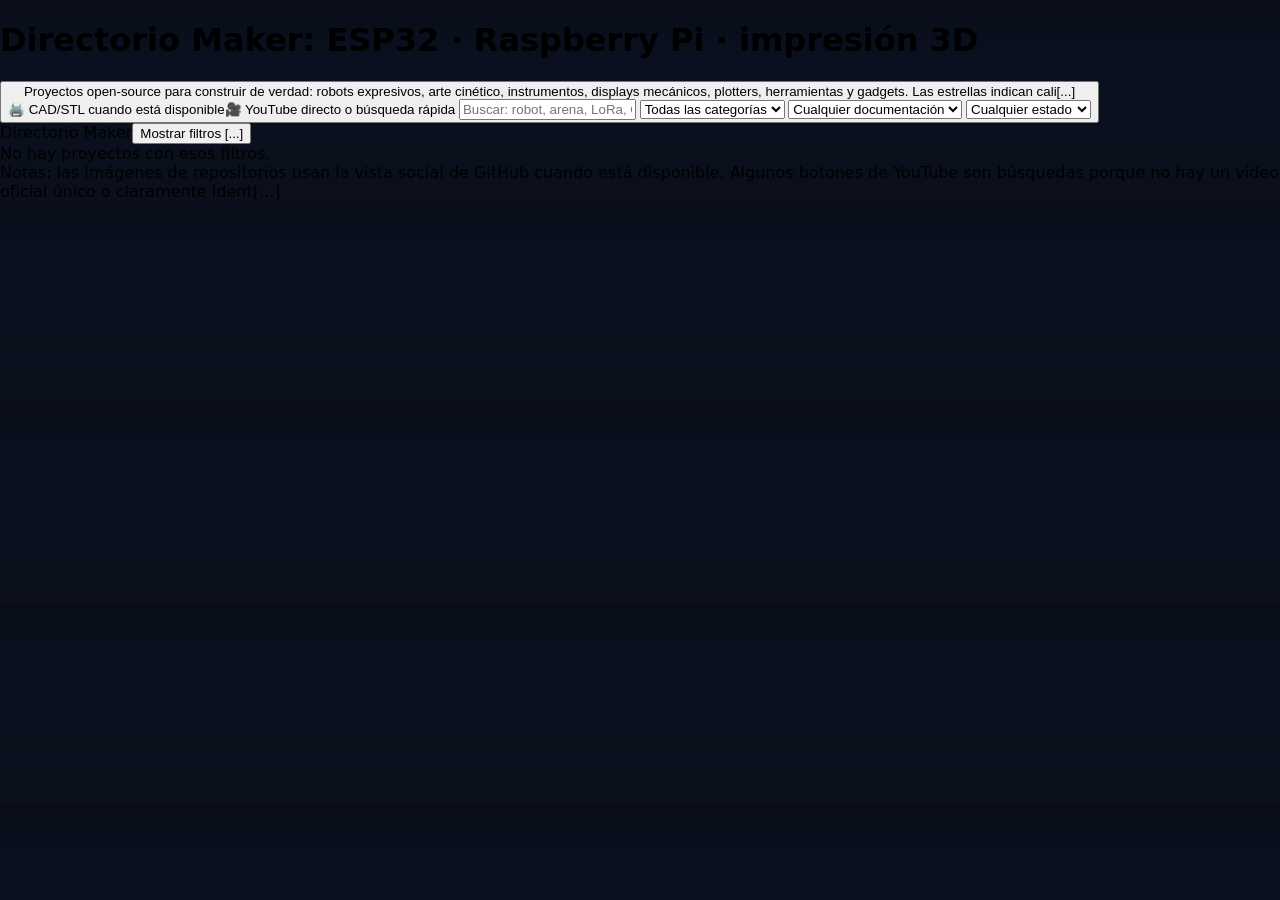
==== index.html @ b4758609 "Crear index.html del directorio de proyectos maker" ====
<!doctype html>
<html lang="es">
<head>
<meta charset="utf-8"/>
<meta name="viewport" content="width=device-width,initial-scale=1"/>
<title>Directorio Maker — ESP32 · Raspberry Pi · 3D</title>
<style>
:root{--bg:#0b1020;--panel:#111827;--panel2:#172033;--text:#eef2ff;--muted:#9ca3af;--accent:#7dd3fc;--border:#263349;--good:#86efac;--warn:#fde68a;--exp:#fca5a5}
*{box-sizing:border-box} body{margin:0;font-family:Inter,ui-sans-serif,system-ui,-apple-system,Segoe UI,Roboto,sans-serif;background:linear-gradient(180deg,#080d18,#0b1020 30%,#0a0f1b);color:var(--tex[...]
header{position:sticky;top:0;z-index:5;background:rgba(8,13,24,.92);backdrop-filter:blur(12px);border-bottom:1px solid var(--border)}
.headerbar{display:flex;align-items:flex-start;justify-content:space-between;gap:12px}.headertext{min-width:0}.toggleFilters{flex:0 0 auto;border:1px solid #334155;background:#182236;color:#e5e7eb;bor[...]
.wrap{max-width:1500px;margin:auto;padding:20px} h1{margin:0;font-size:clamp(24px,4vw,42px)} .subtitle{color:var(--muted);margin-top:8px;line-height:1.5}
.stats{display:flex;gap:10px;flex-wrap:wrap;margin-top:14px} .pill{border:1px solid var(--border);padding:7px 10px;border-radius:999px;color:#cbd5e1;background:#101827}
.controls{display:grid;grid-template-columns:minmax(220px,2fr) repeat(3,minmax(150px,1fr));gap:10px;margin-top:16px} input,select{width:100%;background:#101827;color:var(--text);border:1px solid #3341[...]
main{max-width:1500px;margin:auto;padding:18px 20px 50px} .grid{display:grid;grid-template-columns:repeat(auto-fill,minmax(290px,1fr));gap:16px}
.card{display:flex;flex-direction:column;overflow:hidden;background:rgba(17,24,39,.95);border:1px solid var(--border);border-radius:16px;min-height:100%;transition:.15s transform,.15s border-color} .c[...]
.thumb{aspect-ratio:16/9;background:#0f172a;overflow:hidden;border-bottom:1px solid var(--border)} .thumb img{width:100%;height:100%;object-fit:cover;display:block}
.content{padding:15px;display:flex;flex-direction:column;gap:10px;flex:1} .topline{display:flex;justify-content:space-between;gap:8px;align-items:flex-start} h2{font-size:19px;margin:0;line-height:1.2[...]
.desc{color:#cbd5e1;line-height:1.45;font-size:14px;min-height:60px} .meta{display:flex;flex-wrap:wrap;gap:6px} .tag{font-size:12px;background:#0b1220;border:1px solid #263349;color:#bac6d7;padding:4p[...]
.rating{color:#facc15;letter-spacing:1px} .status{font-size:12px;font-weight:650} .s-good{color:var(--good)} .s-mid{color:var(--warn)} .s-exp{color:var(--exp)}
.actions{display:flex;gap:8px;margin-top:auto;padding-top:4px} .btn{flex:1;text-align:center;text-decoration:none;color:#e5e7eb;background:#182236;border:1px solid #334155;padding:9px 10px;border-radi[...]
.empty{display:none;text-align:center;padding:60px 10px;color:var(--muted)} footer{max-width:1500px;margin:auto;padding:0 20px 30px;color:#64748b;font-size:13px;line-height:1.5}
@media(max-width:850px){.controls{grid-template-columns:1fr 1fr}} @media(max-width:520px){.controls{grid-template-columns:1fr} .wrap,main{padding-left:12px;padding-right:12px}.headerbar{align-items:ce[...]
</style>
</head>
<body>
<header id="siteHeader"><div class="wrap">
<div class="headerFull">
<div class="headerbar"><div class="headertext"><h1>Directorio Maker: ESP32 · Raspberry Pi · impresión 3D</h1></div><button id="toggleFilters" class="toggleFilters" type="button" aria-expanded="true[...]
<div class="subtitle">Proyectos open-source para construir de verdad: robots expresivos, arte cinético, instrumentos, displays mecánicos, plotters, herramientas y gadgets. Las estrellas indican cali[...]
<div class="stats"><span class="pill" id="count"></span><span class="pill">🖨️ CAD/STL cuando está disponible</span><span class="pill">🎥 YouTube directo o búsqueda rápida</span><span class="[...]
<div class="controls">
<input id="q" placeholder="Buscar: robot, arena, LoRa, OLED, plotter…"/>
<select id="cat"><option value="">Todas las categorías</option></select>
<select id="docs"><option value="0">Cualquier documentación</option><option value="5">Doc 5/5</option><option value="4">Doc ≥ 4/5</option><option value="3">Doc ≥ 3/5</option></select>
<select id="status"><option value="">Cualquier estado</option><option>Muy reproducible</option><option>Reproducible</option><option>Experimental</option></select>
</div></div>
<div class="collapsedSummary"><span class="miniTitle">Directorio Maker</span><span class="miniCount" id="miniCount"></span><button id="showFilters" class="toggleFilters" type="button">Mostrar filtros [...]
</div></header>
<main><div id="grid" class="grid"></div><div id="empty" class="empty">No hay proyectos con esos filtros.</div></main>
<footer>Notas: las imágenes de repositorios usan la vista social de GitHub cuando está disponible. Algunos botones de YouTube son búsquedas porque no hay un vídeo oficial único o claramente ident[...]
<script>
const projects=[{"name": "Sesame Robot", "category": "Robots", "platform": "ESP32", "description": "Mini cuadrúpedo expresivo con OLED, 8 servos, CAD/STL, wiring y firmware.", "url": "https://github.[...]
const $=s=>document.querySelector(s); const grid=$('#grid');
for(const c of categories){const o=document.createElement('option');o.textContent=c;o.value=c;$('#cat').appendChild(o)}
function cls(status){return status==='Muy reproducible'?'s-good':status==='Experimental'?'s-exp':'s-mid'}
function stars(n){return '★'.repeat(n)+'☆'.repeat(5-n)}
function render(){
 const q=$('#q').value.trim().toLowerCase(), cat=$('#cat').value, docs=+$('#docs').value, status=$('#status').value;
 const filtered=projects.filter(p=>(!q||[p.name,p.category,p.platform,p.description].join(' ').toLowerCase().includes(q))&&(!cat||p.category===cat)&&p.docs>=docs&&(!status||p.status===status));
 $('#count').textContent=filtered.length+' / '+projects.length+' proyectos'; $('#miniCount').textContent=filtered.length+' / '+projects.length; grid.innerHTML=''; $('#empty').style.display=filtered.le[...]
 for(const p of filtered){const card=document.createElement('article'); card.className='card';
 card.innerHTML=`<div class="thumb"><img loading="lazy" src="${p.image}" alt="Imagen representativa de ${p.name}" onerror="this.style.opacity=.15"></div><div class="content"><div class="topline"><h2>$[...]
}
for(const id of ['q','cat','docs','status']) $('#'+id).addEventListener(id==='q'?'input':'change',render);
const siteHeader=$('#siteHeader'), toggleFilters=$('#toggleFilters'), showFilters=$('#showFilters');
function setHeaderCollapsed(collapsed){siteHeader.classList.toggle('is-collapsed',collapsed);toggleFilters.setAttribute('aria-expanded',String(!collapsed));try{localStorage.setItem('makerHeaderCollaps[...]
toggleFilters.addEventListener('click',()=>setHeaderCollapsed(true));
showFilters.addEventListener('click',()=>setHeaderCollapsed(false));
let initialCollapsed=false; try{initialCollapsed=localStorage.getItem('makerHeaderCollapsed')==='1'}catch(e){}
if(window.matchMedia('(max-width: 520px)').matches && !localStorage.getItem('makerHeaderCollapsed')) initialCollapsed=true;
setHeaderCollapsed(initialCollapsed); render();
</script>
</body></html>
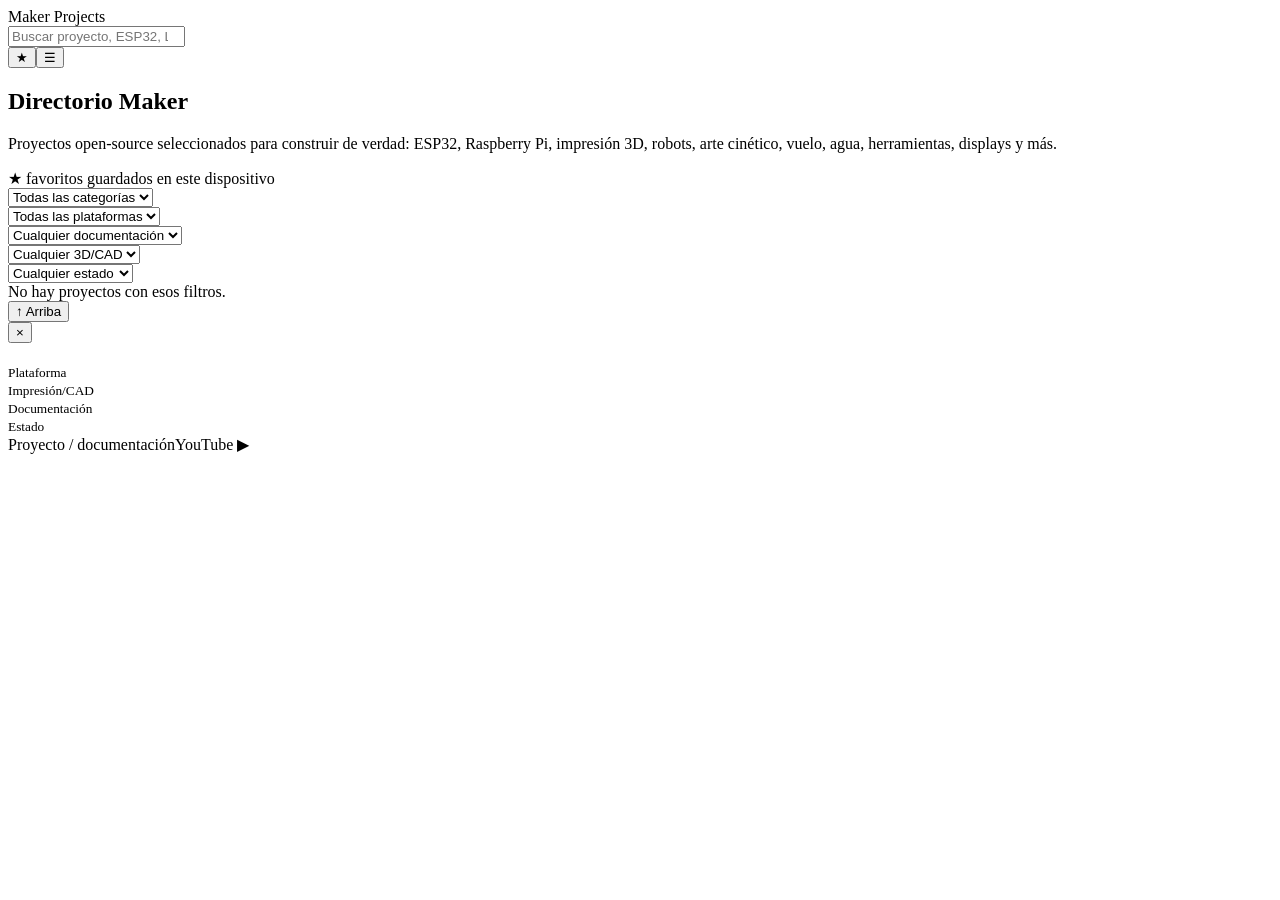
==== commit c8dba9c4: "Publish modular maker projects site" ====
--- a/index.html
+++ b/index.html
@@ -1,64 +1,31 @@
 <!doctype html>
 <html lang="es">
 <head>
-<meta charset="utf-8"/>
-<meta name="viewport" content="width=device-width,initial-scale=1"/>
-<title>Directorio Maker — ESP32 · Raspberry Pi · 3D</title>
-<style>
-:root{--bg:#0b1020;--panel:#111827;--panel2:#172033;--text:#eef2ff;--muted:#9ca3af;--accent:#7dd3fc;--border:#263349;--good:#86efac;--warn:#fde68a;--exp:#fca5a5}
-*{box-sizing:border-box} body{margin:0;font-family:Inter,ui-sans-serif,system-ui,-apple-system,Segoe UI,Roboto,sans-serif;background:linear-gradient(180deg,#080d18,#0b1020 30%,#0a0f1b);color:var(--tex[...]
-header{position:sticky;top:0;z-index:5;background:rgba(8,13,24,.92);backdrop-filter:blur(12px);border-bottom:1px solid var(--border)}
-.headerbar{display:flex;align-items:flex-start;justify-content:space-between;gap:12px}.headertext{min-width:0}.toggleFilters{flex:0 0 auto;border:1px solid #334155;background:#182236;color:#e5e7eb;bor[...]
-.wrap{max-width:1500px;margin:auto;padding:20px} h1{margin:0;font-size:clamp(24px,4vw,42px)} .subtitle{color:var(--muted);margin-top:8px;line-height:1.5}
-.stats{display:flex;gap:10px;flex-wrap:wrap;margin-top:14px} .pill{border:1px solid var(--border);padding:7px 10px;border-radius:999px;color:#cbd5e1;background:#101827}
-.controls{display:grid;grid-template-columns:minmax(220px,2fr) repeat(3,minmax(150px,1fr));gap:10px;margin-top:16px} input,select{width:100%;background:#101827;color:var(--text);border:1px solid #3341[...]
-main{max-width:1500px;margin:auto;padding:18px 20px 50px} .grid{display:grid;grid-template-columns:repeat(auto-fill,minmax(290px,1fr));gap:16px}
-.card{display:flex;flex-direction:column;overflow:hidden;background:rgba(17,24,39,.95);border:1px solid var(--border);border-radius:16px;min-height:100%;transition:.15s transform,.15s border-color} .c[...]
-.thumb{aspect-ratio:16/9;background:#0f172a;overflow:hidden;border-bottom:1px solid var(--border)} .thumb img{width:100%;height:100%;object-fit:cover;display:block}
-.content{padding:15px;display:flex;flex-direction:column;gap:10px;flex:1} .topline{display:flex;justify-content:space-between;gap:8px;align-items:flex-start} h2{font-size:19px;margin:0;line-height:1.2[...]
-.desc{color:#cbd5e1;line-height:1.45;font-size:14px;min-height:60px} .meta{display:flex;flex-wrap:wrap;gap:6px} .tag{font-size:12px;background:#0b1220;border:1px solid #263349;color:#bac6d7;padding:4p[...]
-.rating{color:#facc15;letter-spacing:1px} .status{font-size:12px;font-weight:650} .s-good{color:var(--good)} .s-mid{color:var(--warn)} .s-exp{color:var(--exp)}
-.actions{display:flex;gap:8px;margin-top:auto;padding-top:4px} .btn{flex:1;text-align:center;text-decoration:none;color:#e5e7eb;background:#182236;border:1px solid #334155;padding:9px 10px;border-radi[...]
-.empty{display:none;text-align:center;padding:60px 10px;color:var(--muted)} footer{max-width:1500px;margin:auto;padding:0 20px 30px;color:#64748b;font-size:13px;line-height:1.5}
-@media(max-width:850px){.controls{grid-template-columns:1fr 1fr}} @media(max-width:520px){.controls{grid-template-columns:1fr} .wrap,main{padding-left:12px;padding-right:12px}.headerbar{align-items:ce[...]
-</style>
+<meta charset="utf-8">
+<meta name="viewport" content="width=device-width,initial-scale=1,viewport-fit=cover">
+<meta name="theme-color" content="#0a0f1b">
+<title>Maker Projects — ESP32 · Raspberry Pi · 3D</title>
+<link rel="manifest" href="manifest.json">
+<link rel="stylesheet" href="styles.css">
 </head>
 <body>
-<header id="siteHeader"><div class="wrap">
-<div class="headerFull">
-<div class="headerbar"><div class="headertext"><h1>Directorio Maker: ESP32 · Raspberry Pi · impresión 3D</h1></div><button id="toggleFilters" class="toggleFilters" type="button" aria-expanded="true[...]
-<div class="subtitle">Proyectos open-source para construir de verdad: robots expresivos, arte cinético, instrumentos, displays mecánicos, plotters, herramientas y gadgets. Las estrellas indican cali[...]
-<div class="stats"><span class="pill" id="count"></span><span class="pill">🖨️ CAD/STL cuando está disponible</span><span class="pill">🎥 YouTube directo o búsqueda rápida</span><span class="[...]
-<div class="controls">
-<input id="q" placeholder="Buscar: robot, arena, LoRa, OLED, plotter…"/>
-<select id="cat"><option value="">Todas las categorías</option></select>
-<select id="docs"><option value="0">Cualquier documentación</option><option value="5">Doc 5/5</option><option value="4">Doc ≥ 4/5</option><option value="3">Doc ≥ 3/5</option></select>
-<select id="status"><option value="">Cualquier estado</option><option>Muy reproducible</option><option>Reproducible</option><option>Experimental</option></select>
-</div></div>
-<div class="collapsedSummary"><span class="miniTitle">Directorio Maker</span><span class="miniCount" id="miniCount"></span><button id="showFilters" class="toggleFilters" type="button">Mostrar filtros [...]
-</div></header>
-<main><div id="grid" class="grid"></div><div id="empty" class="empty">No hay proyectos con esos filtros.</div></main>
-<footer>Notas: las imágenes de repositorios usan la vista social de GitHub cuando está disponible. Algunos botones de YouTube son búsquedas porque no hay un vídeo oficial único o claramente ident[...]
-<script>
-const projects=[{"name": "Sesame Robot", "category": "Robots", "platform": "ESP32", "description": "Mini cuadrúpedo expresivo con OLED, 8 servos, CAD/STL, wiring y firmware.", "url": "https://github.[...]
-const $=s=>document.querySelector(s); const grid=$('#grid');
-for(const c of categories){const o=document.createElement('option');o.textContent=c;o.value=c;$('#cat').appendChild(o)}
-function cls(status){return status==='Muy reproducible'?'s-good':status==='Experimental'?'s-exp':'s-mid'}
-function stars(n){return '★'.repeat(n)+'☆'.repeat(5-n)}
-function render(){
- const q=$('#q').value.trim().toLowerCase(), cat=$('#cat').value, docs=+$('#docs').value, status=$('#status').value;
- const filtered=projects.filter(p=>(!q||[p.name,p.category,p.platform,p.description].join(' ').toLowerCase().includes(q))&&(!cat||p.category===cat)&&p.docs>=docs&&(!status||p.status===status));
- $('#count').textContent=filtered.length+' / '+projects.length+' proyectos'; $('#miniCount').textContent=filtered.length+' / '+projects.length; grid.innerHTML=''; $('#empty').style.display=filtered.le[...]
- for(const p of filtered){const card=document.createElement('article'); card.className='card';
- card.innerHTML=`<div class="thumb"><img loading="lazy" src="${p.image}" alt="Imagen representativa de ${p.name}" onerror="this.style.opacity=.15"></div><div class="content"><div class="topline"><h2>$[...]
-}
-for(const id of ['q','cat','docs','status']) $('#'+id).addEventListener(id==='q'?'input':'change',render);
-const siteHeader=$('#siteHeader'), toggleFilters=$('#toggleFilters'), showFilters=$('#showFilters');
-function setHeaderCollapsed(collapsed){siteHeader.classList.toggle('is-collapsed',collapsed);toggleFilters.setAttribute('aria-expanded',String(!collapsed));try{localStorage.setItem('makerHeaderCollaps[...]
-toggleFilters.addEventListener('click',()=>setHeaderCollapsed(true));
-showFilters.addEventListener('click',()=>setHeaderCollapsed(false));
-let initialCollapsed=false; try{initialCollapsed=localStorage.getItem('makerHeaderCollapsed')==='1'}catch(e){}
-if(window.matchMedia('(max-width: 520px)').matches && !localStorage.getItem('makerHeaderCollapsed')) initialCollapsed=true;
-setHeaderCollapsed(initialCollapsed); render();
-</script>
-</body></html>+<header class="top"><div class="bar"><div class="brand">Maker <span>Projects</span></div><div class="search"><input id="q" type="search" placeholder="Buscar proyecto, ESP32, LoRa, robot…" autocomplete="off"></div><button id="favOnly" class="iconbtn" title="Solo favoritos">★</button><button id="toggleFilters" class="iconbtn" title="Filtros">☰</button></div></header>
+<section class="hero"><h1>Directorio Maker</h1><p>Proyectos open-source seleccionados para construir de verdad: ESP32, Raspberry Pi, impresión 3D, robots, arte cinético, vuelo, agua, herramientas, displays y más.</p><div class="stats"><span class="stat" id="totalStat"></span><span class="stat" id="shownStat"></span><span class="stat">★ favoritos guardados en este dispositivo</span></div></section>
+<section id="filters" class="filters">
+<div><select id="cat"><option value="">Todas las categorías</option></select></div>
+<div><select id="platform"><option value="">Todas las plataformas</option></select></div>
+<div><select id="docs"><option value="0">Cualquier documentación</option><option value="3">Docs ≥ ★★★</option><option value="4">Docs ≥ ★★★★</option><option value="5">Docs ★★★★★</option></select></div>
+<div><select id="print"><option value="">Cualquier 3D/CAD</option><option value="yes">Con 3D/CAD</option></select></div>
+<div><select id="status"><option value="">Cualquier estado</option><option>Muy reproducible</option><option>Reproducible</option><option>Experimental</option></select></div>
+</section>
+<div class="chips" id="chips"></div>
+<main class="main"><div id="grid" class="grid"></div><div id="empty" class="empty">No hay proyectos con esos filtros.</div></main>
+<button class="fab" id="topBtn" type="button">↑ Arriba</button>
+<div class="overlay" id="overlay" role="dialog" aria-modal="true"><article class="modal"><div class="modalhero"><img id="mImg" alt=""><button class="close" id="closeModal" aria-label="Cerrar">×</button></div><div class="modalbody"><h2 id="mTitle"></h2><p id="mDesc"></p><div class="modalgrid"><div class="info"><small>Plataforma</small><strong id="mPlatform"></strong></div><div class="info"><small>Impresión/CAD</small><strong id="mPrint"></strong></div><div class="info"><small>Documentación</small><strong id="mDocs"></strong></div><div class="info"><small>Estado</small><strong id="mStatus"></strong></div></div><div class="modalactions"><a id="mProject" target="_blank" rel="noopener">Proyecto / documentación</a><a id="mVideo" target="_blank" rel="noopener">YouTube ▶</a></div></div></article></div>
+<script src="projects-1.js"></script>
+<script src="projects-2.js"></script>
+<script src="projects-3.js"></script>
+<script src="projects-4.js"></script>
+<script src="projects-5.js"></script>
+<script src="app.js"></script>
+</body></html>
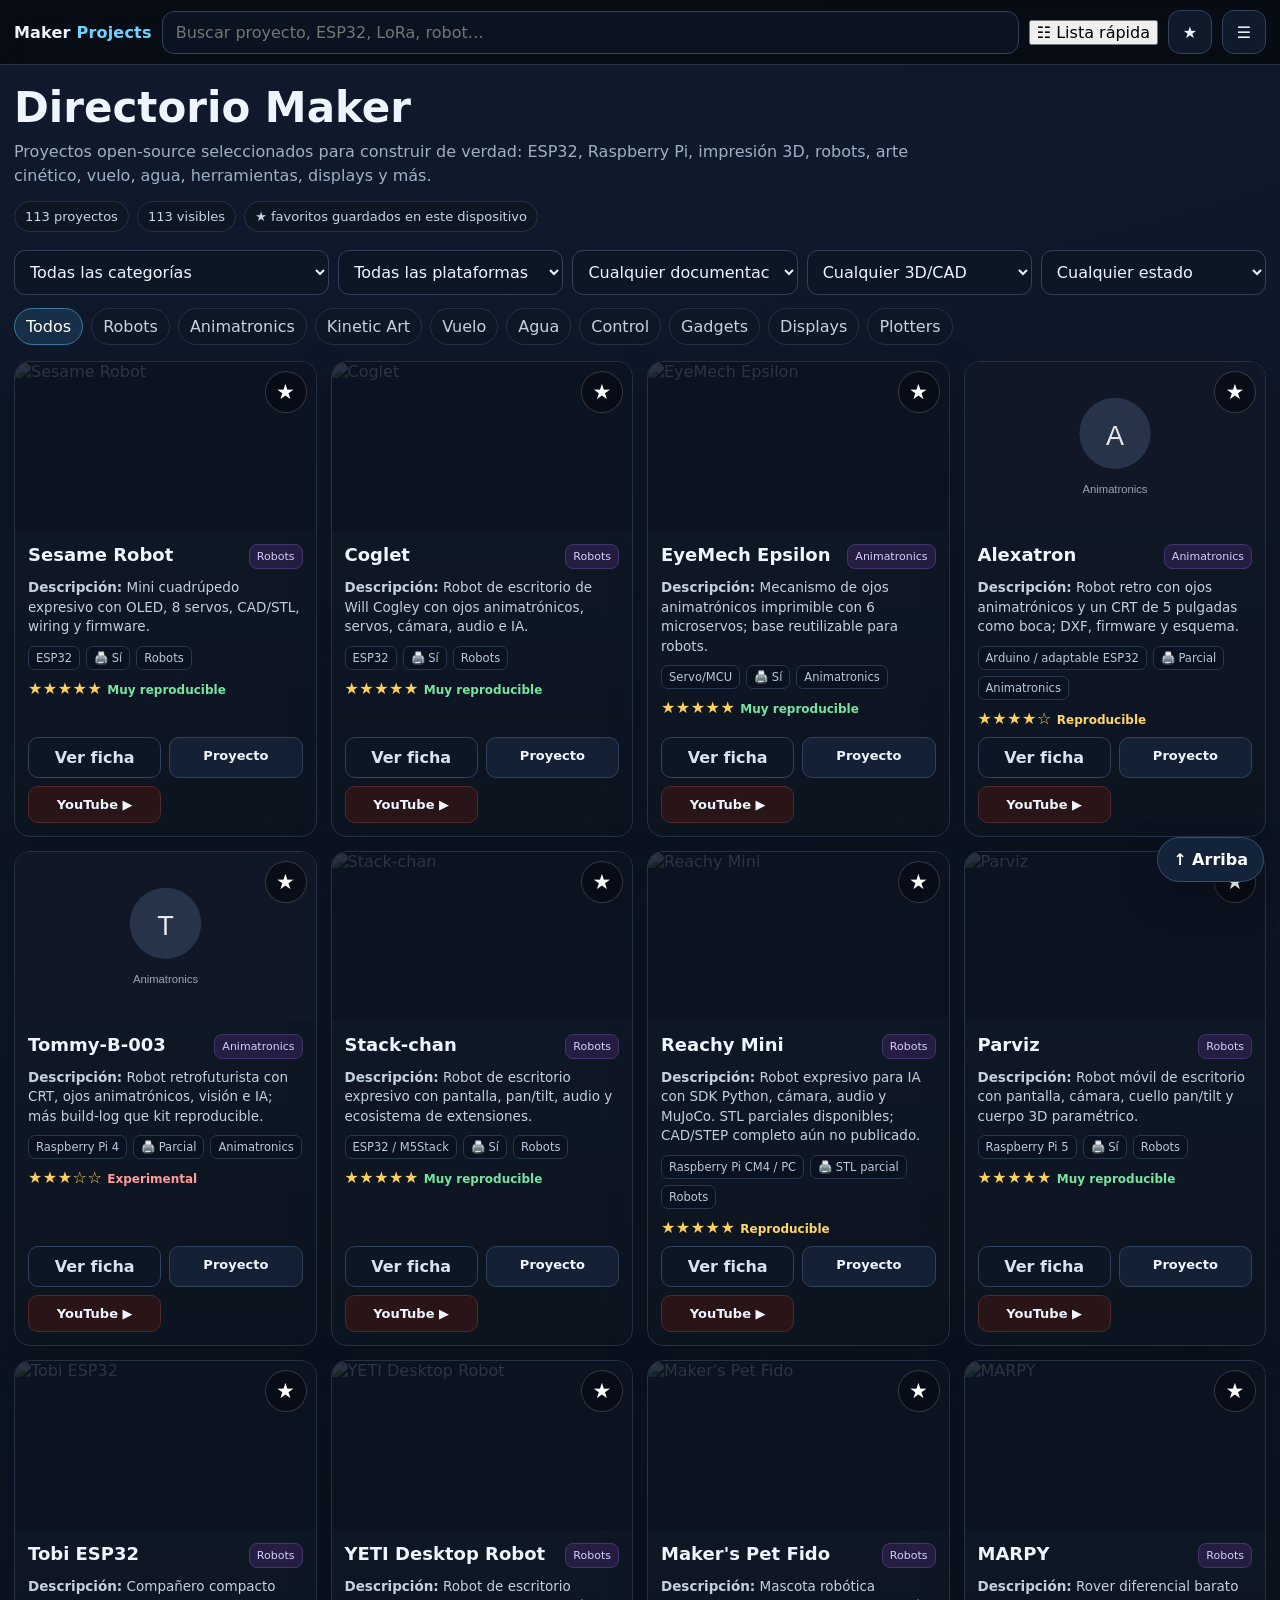
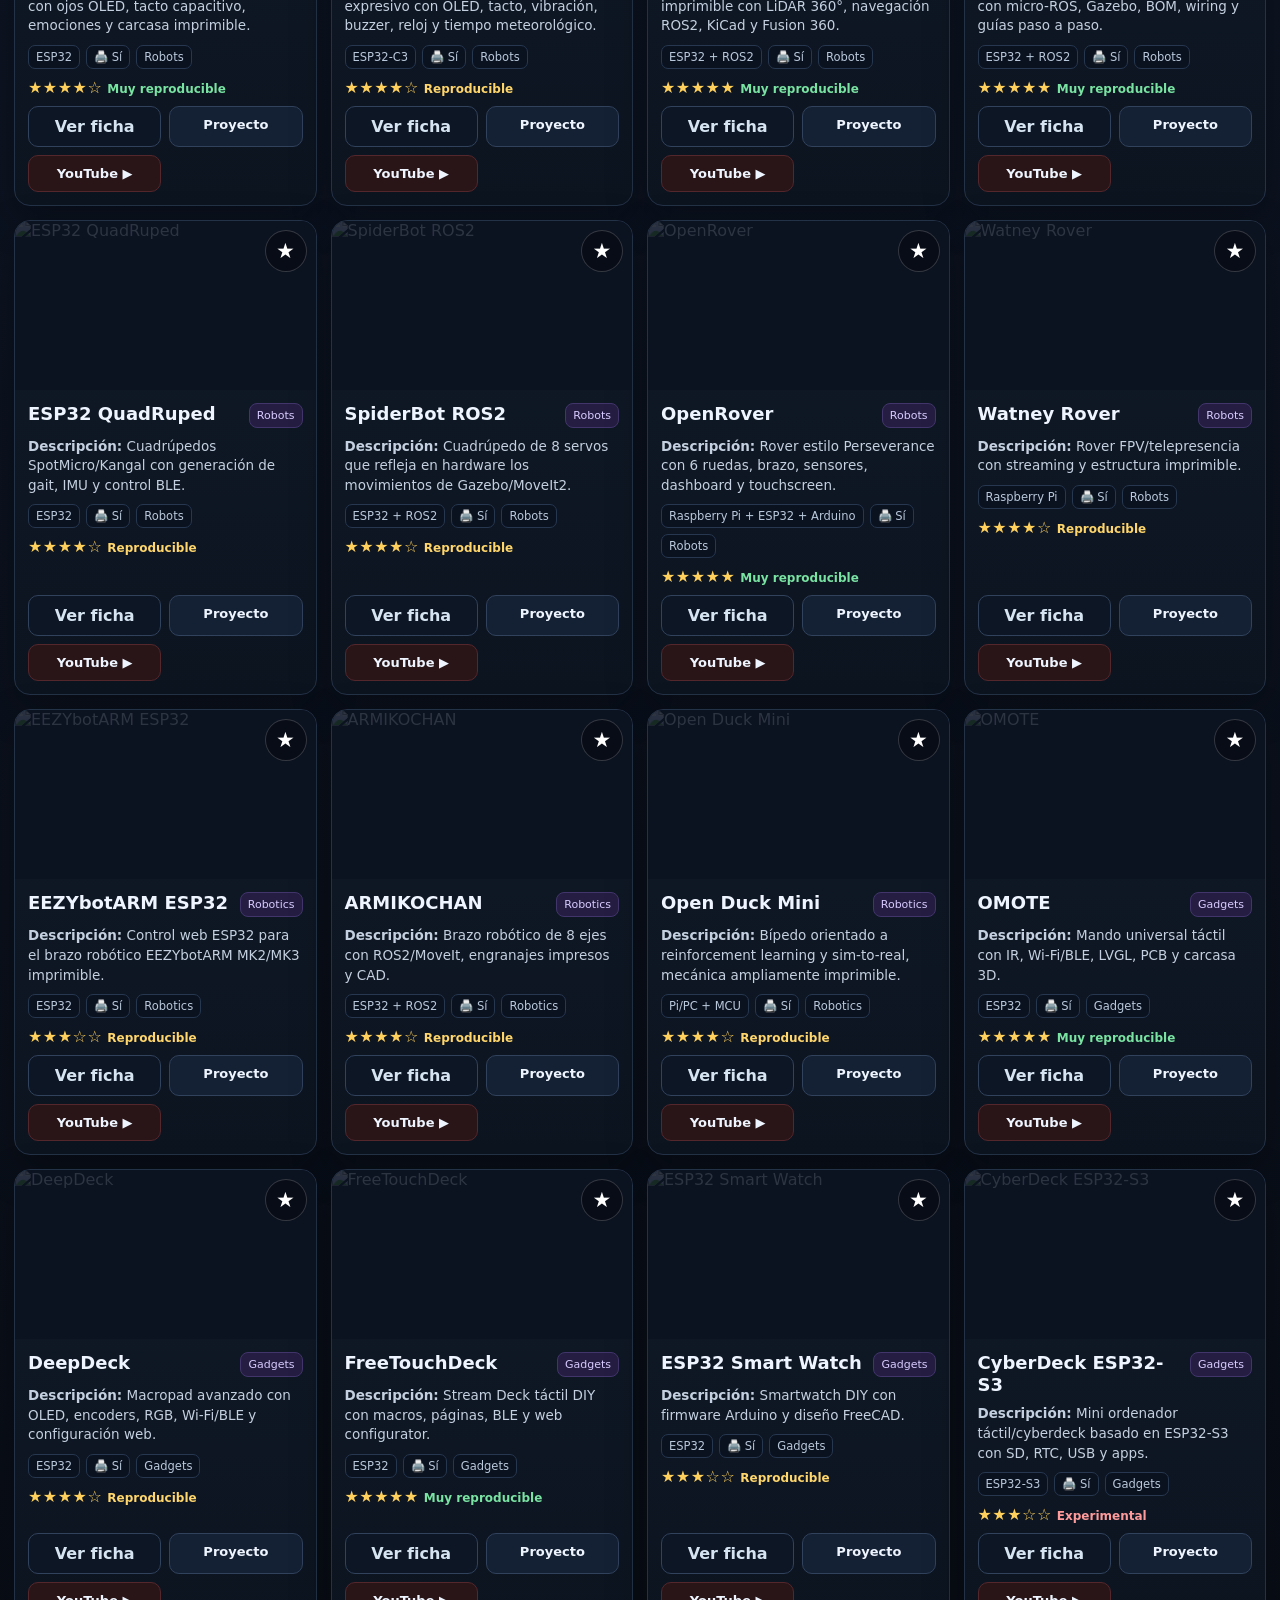
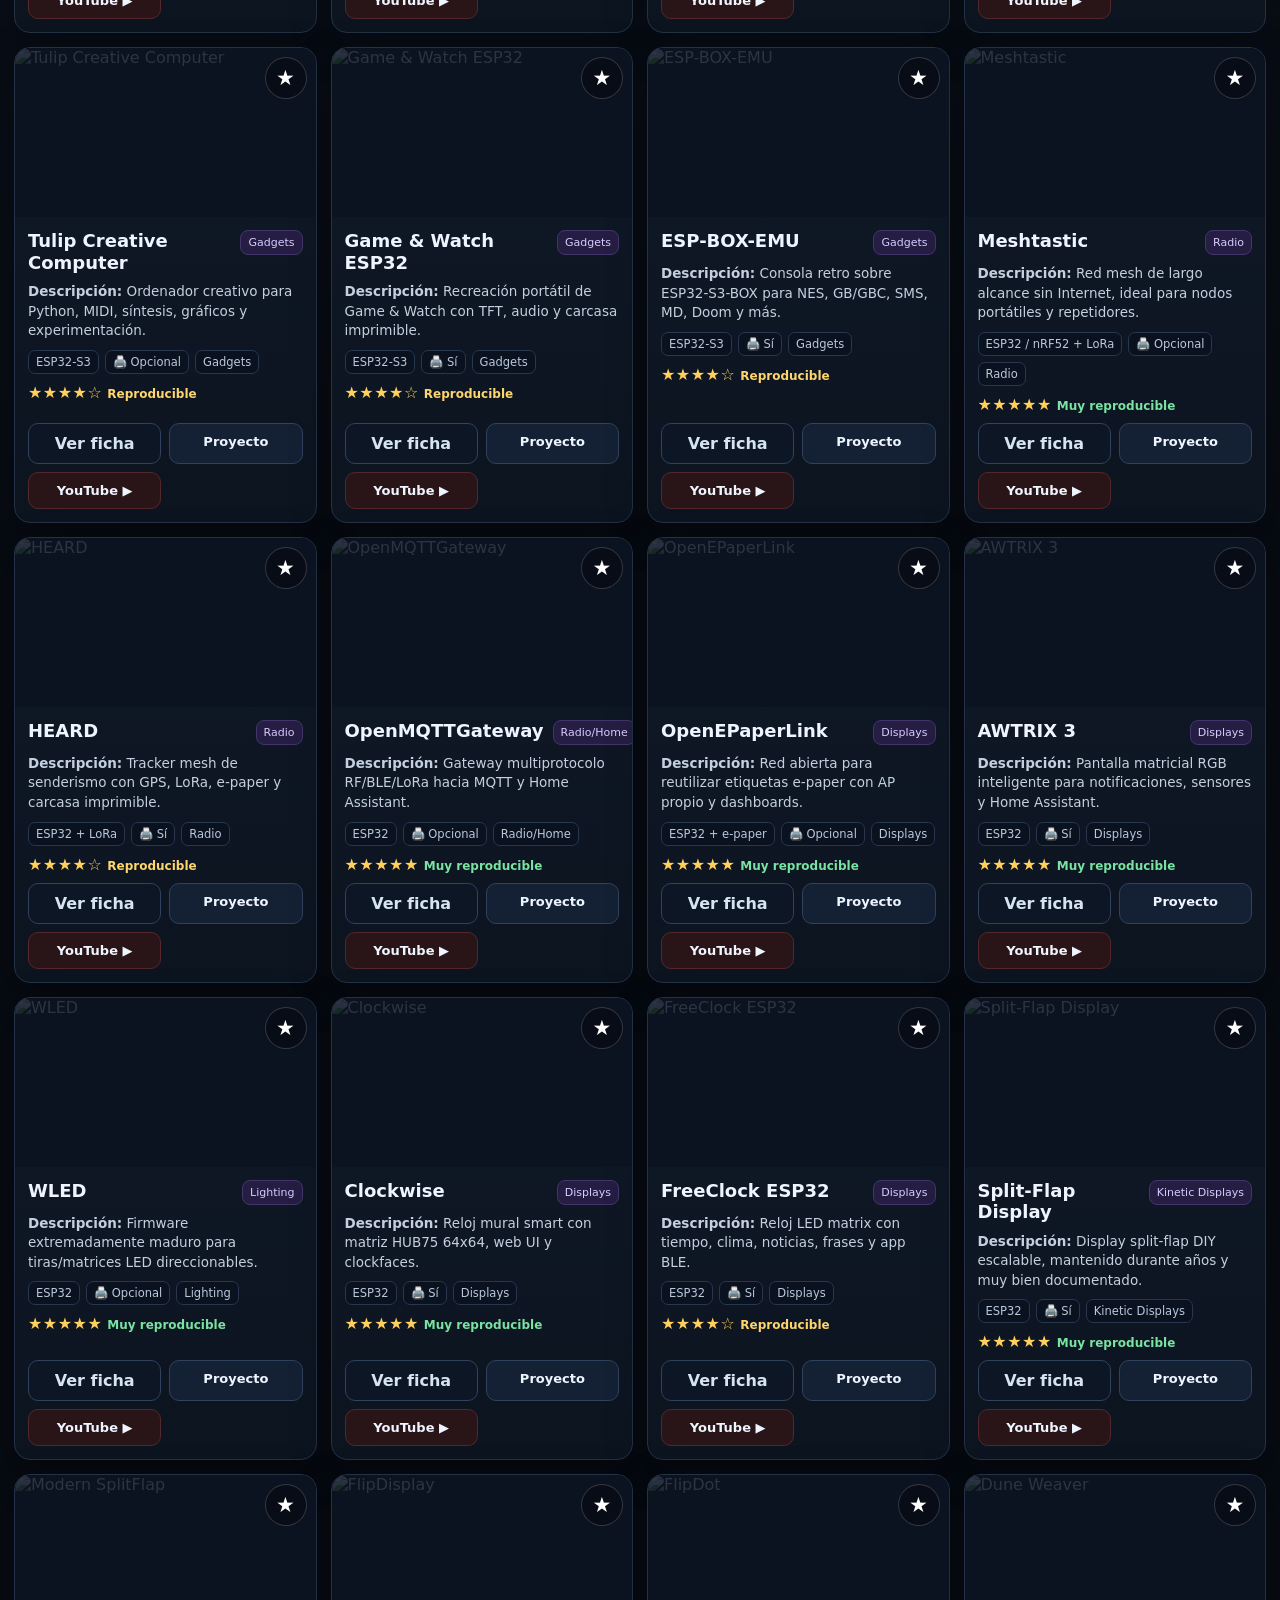
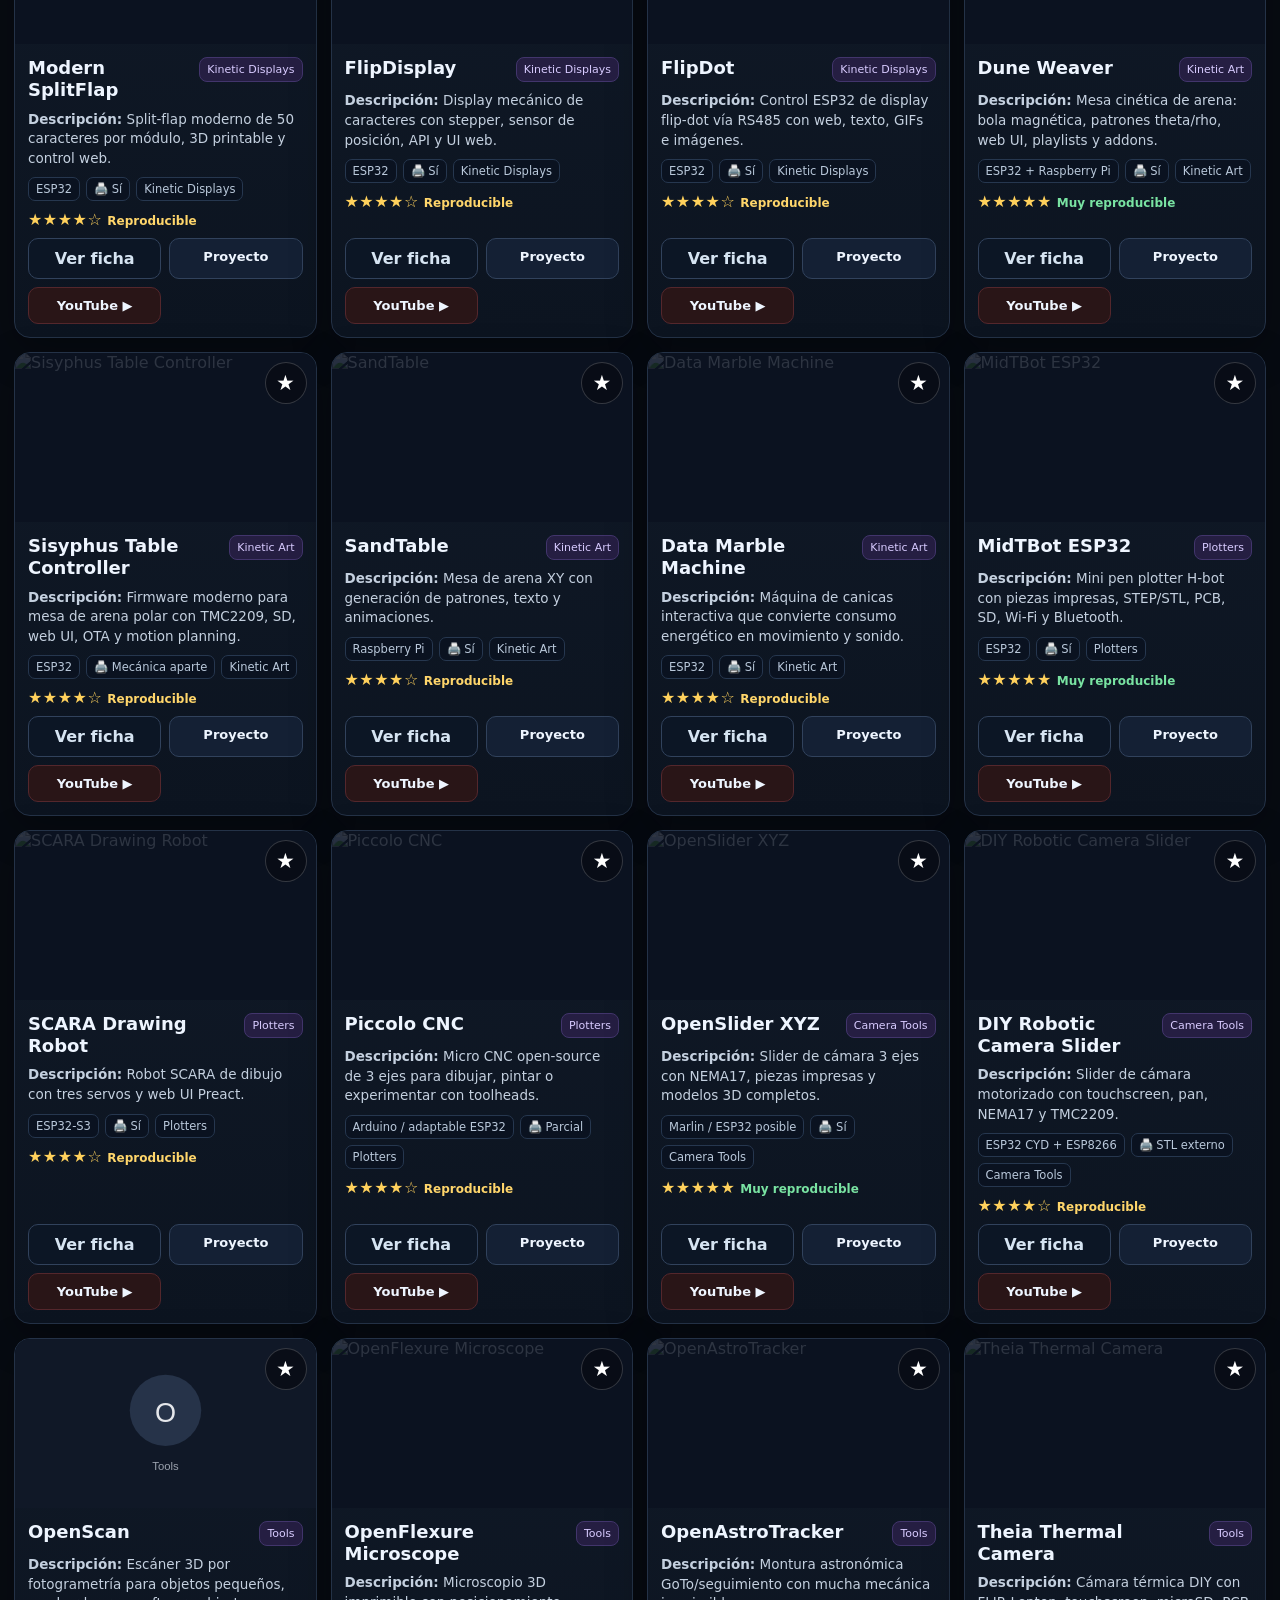
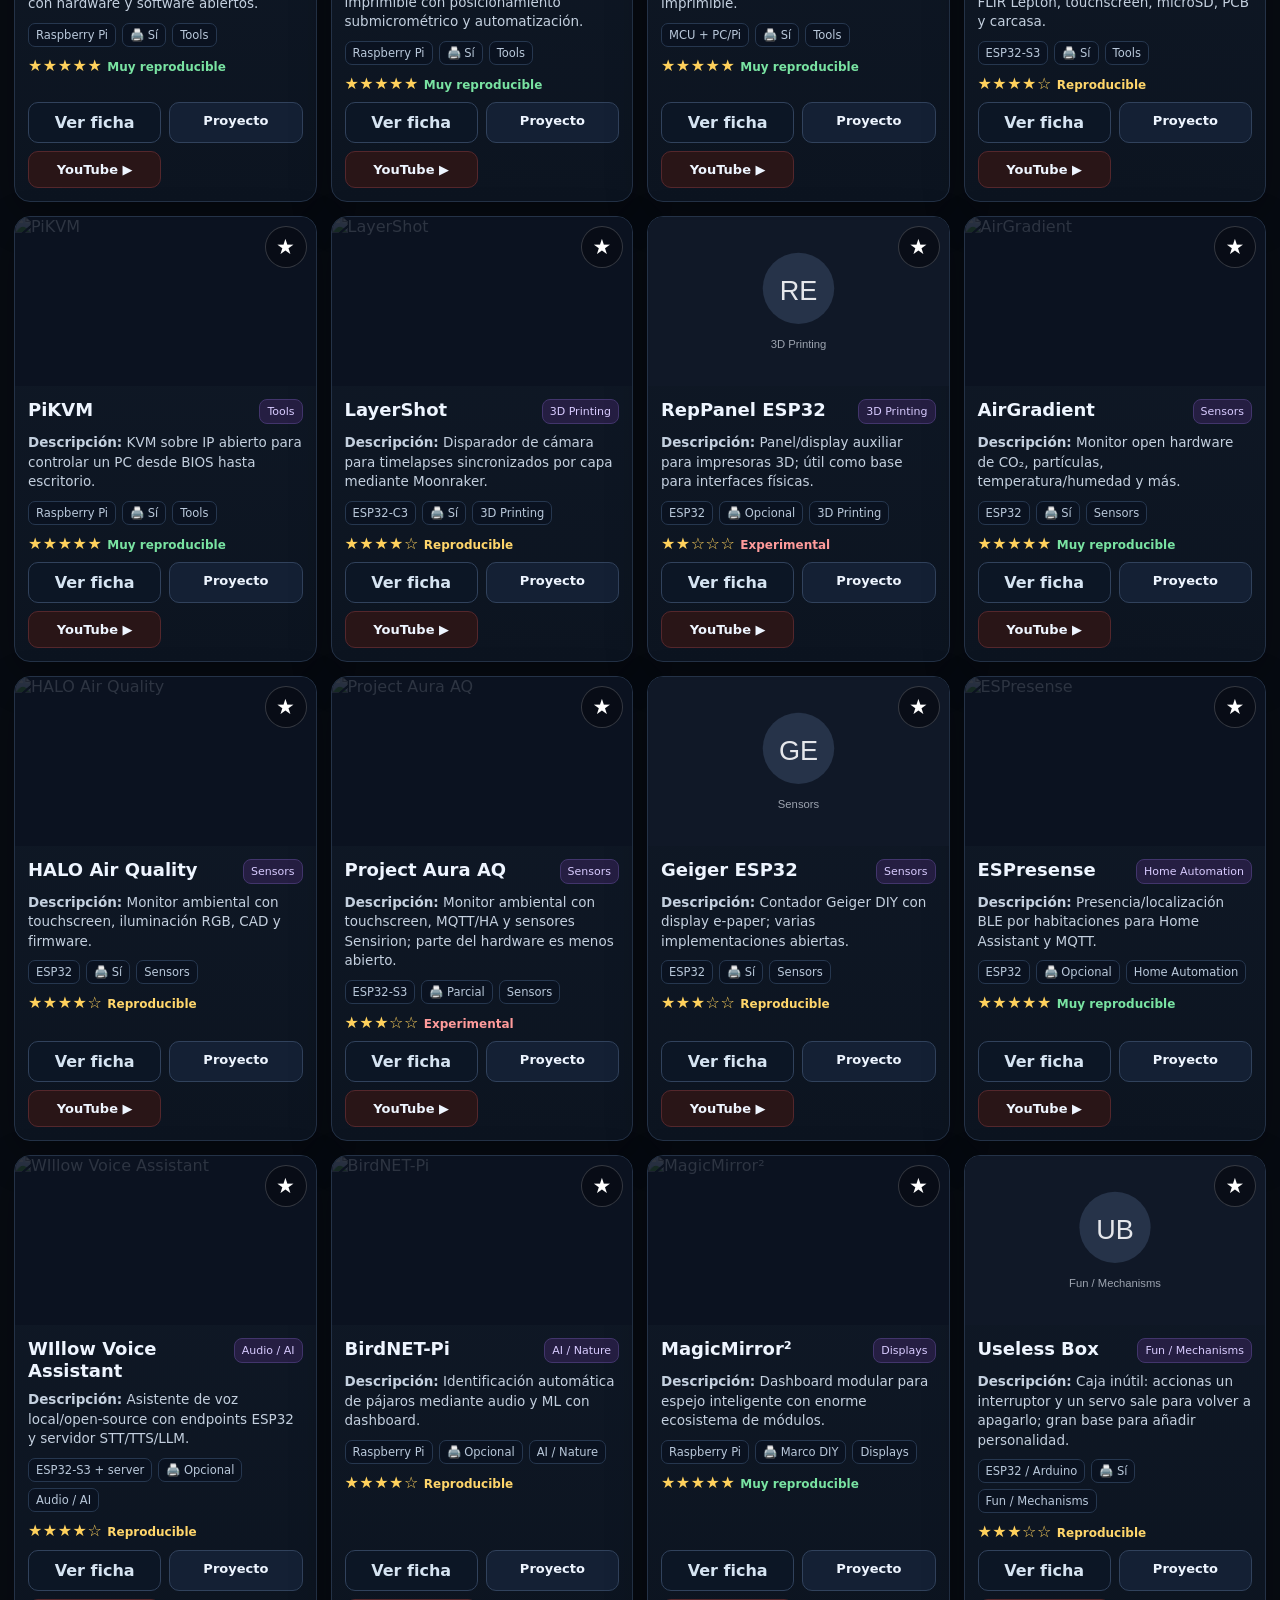
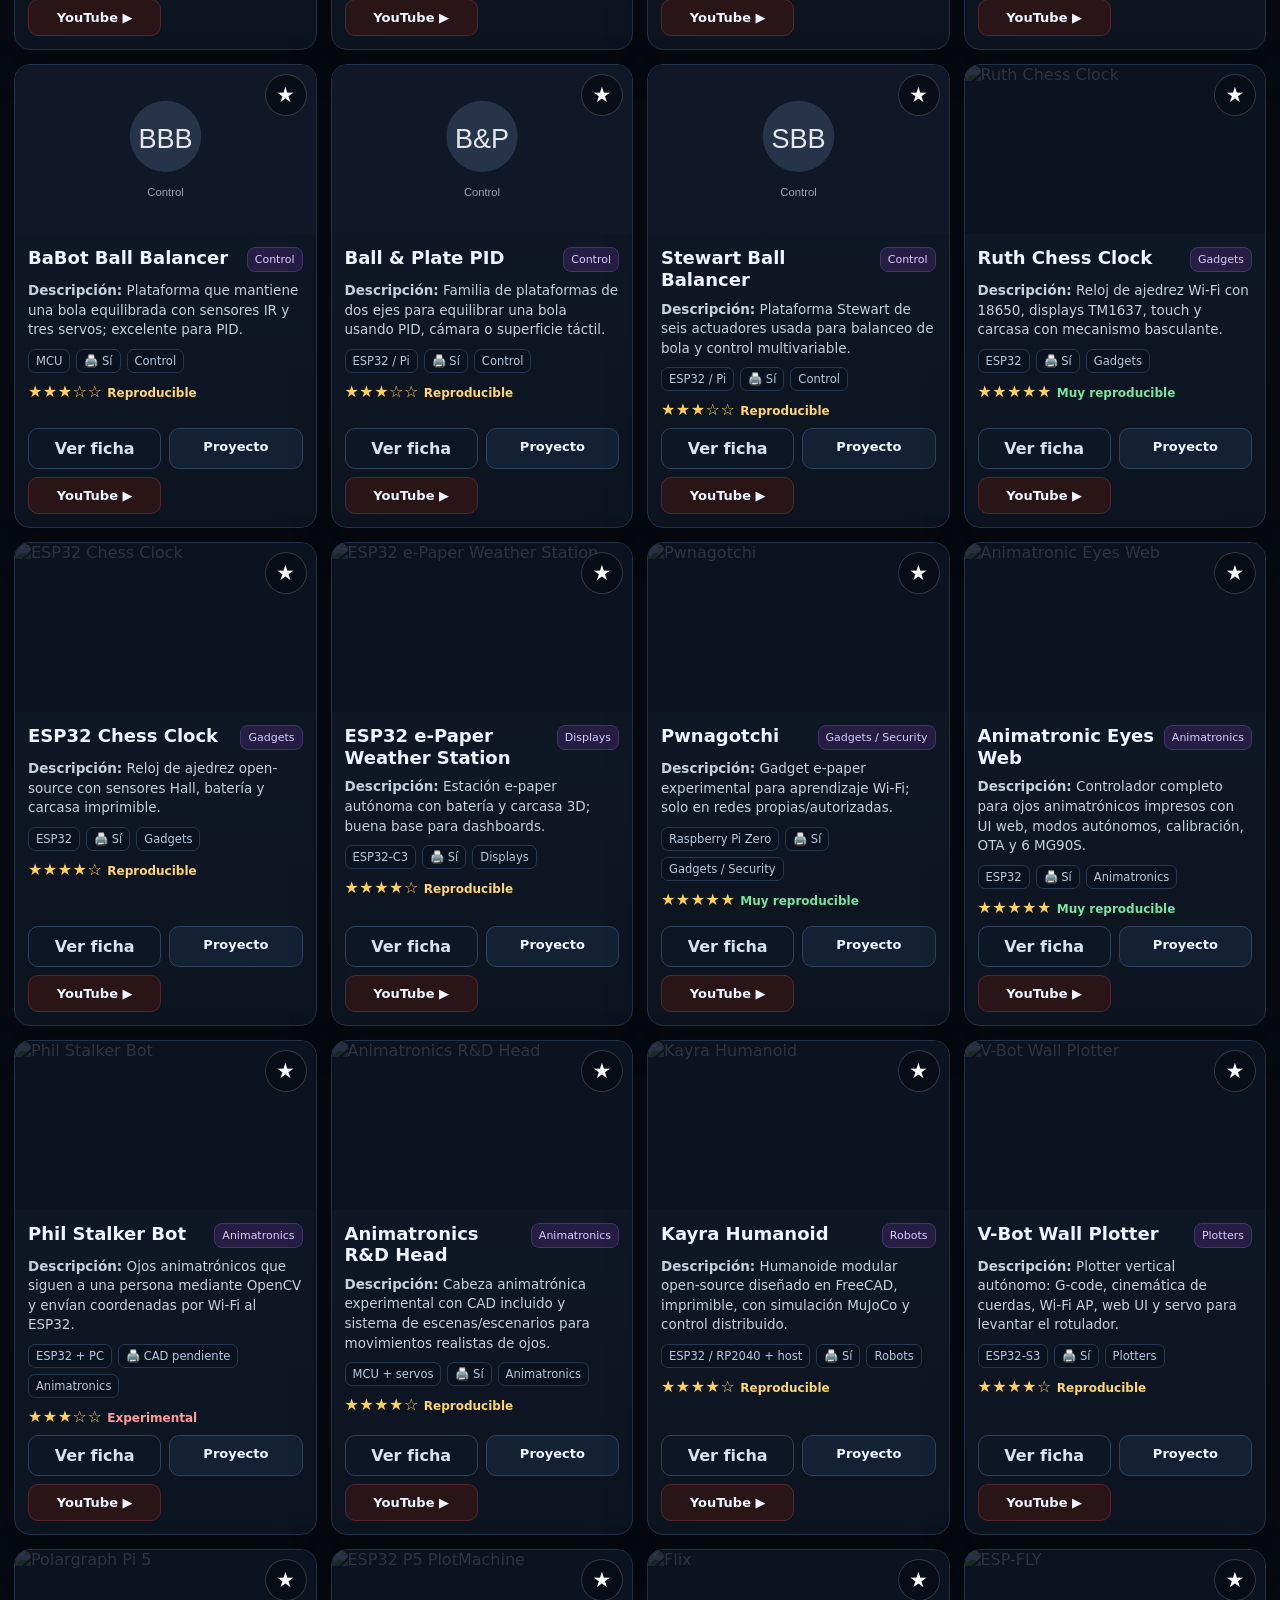
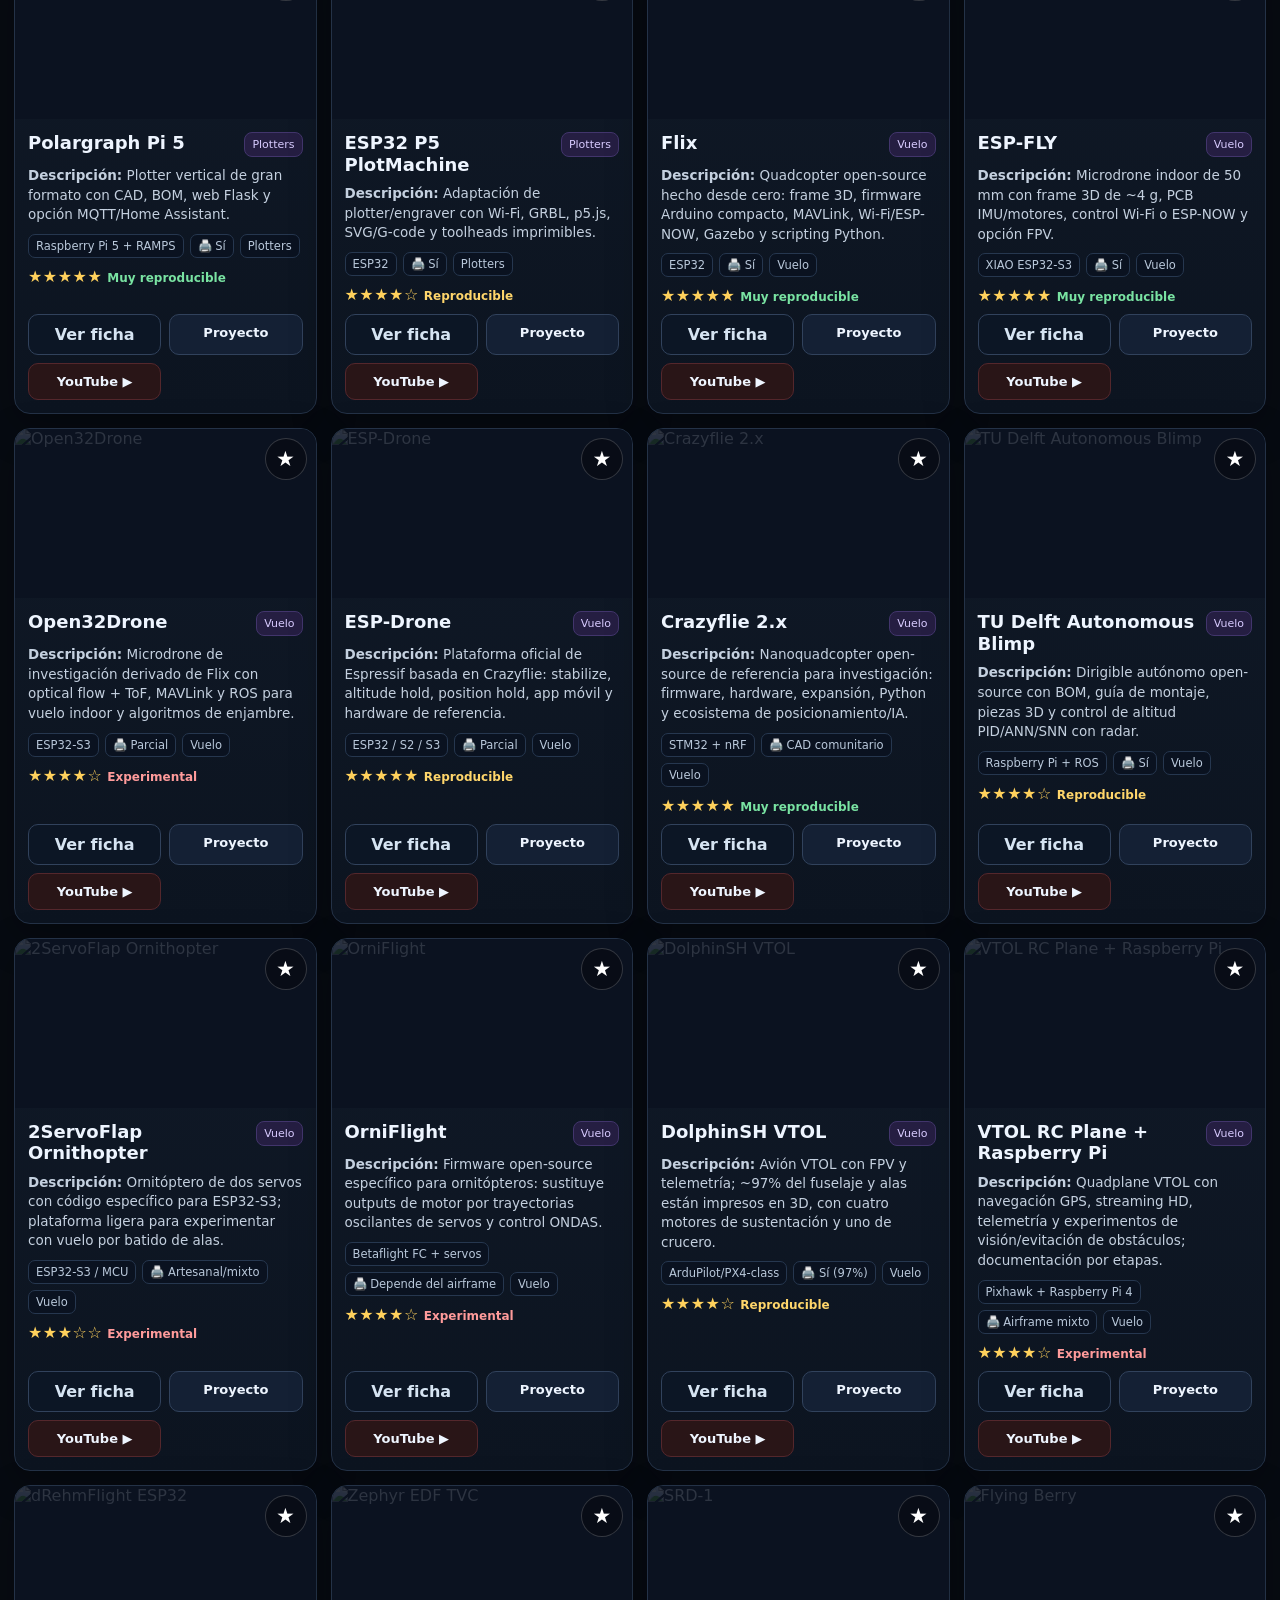
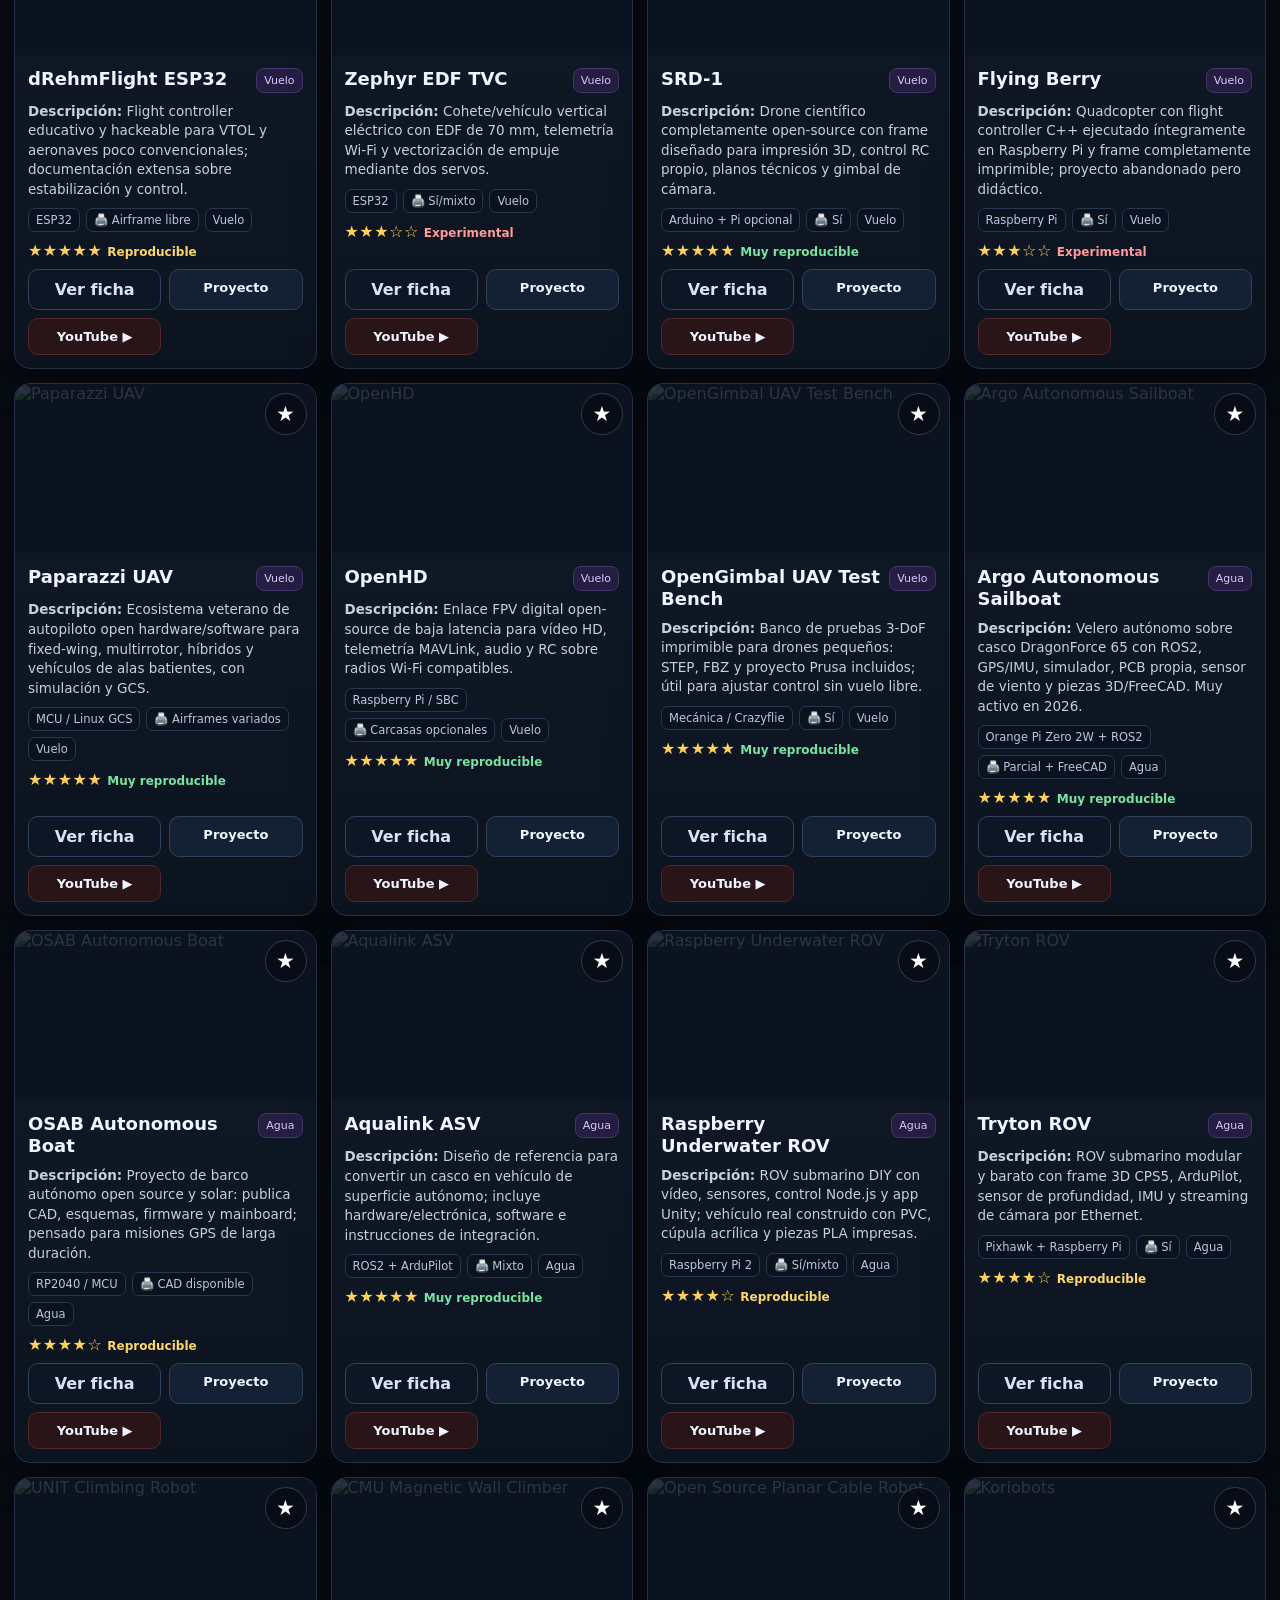
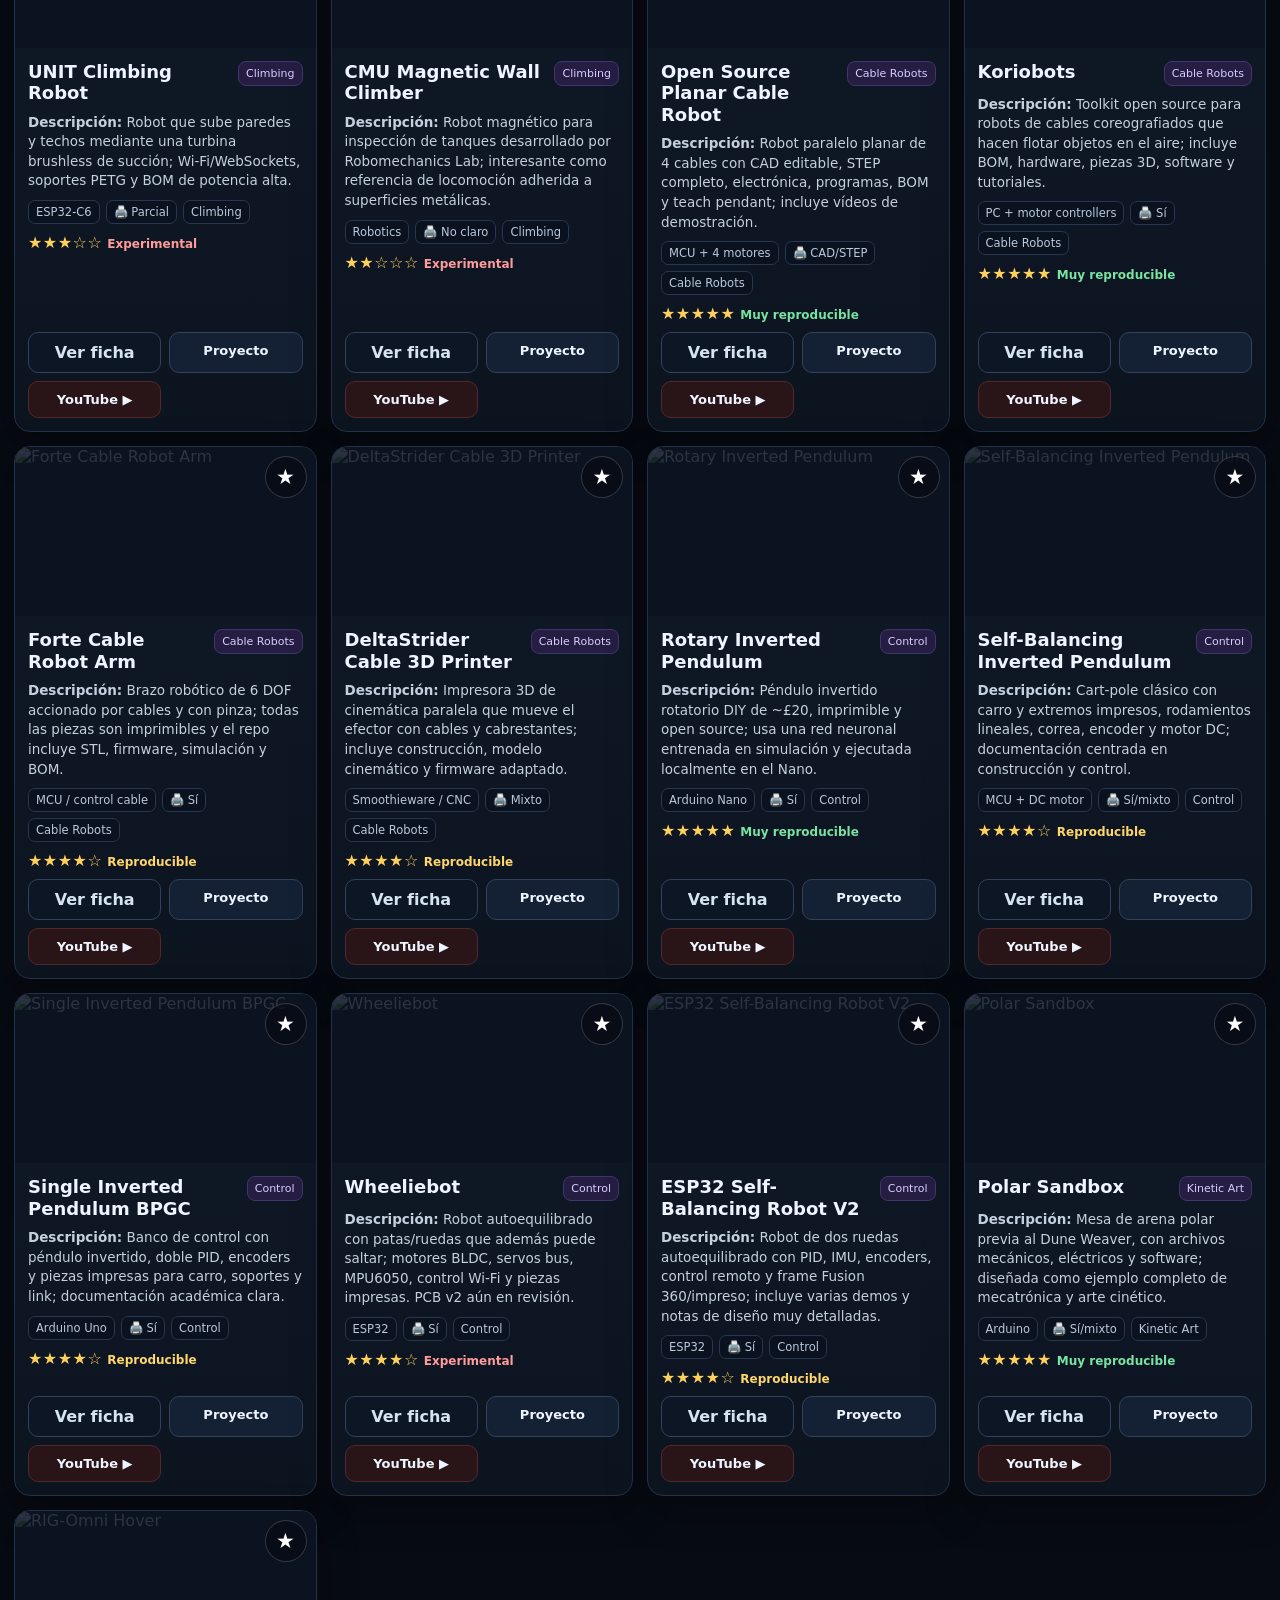
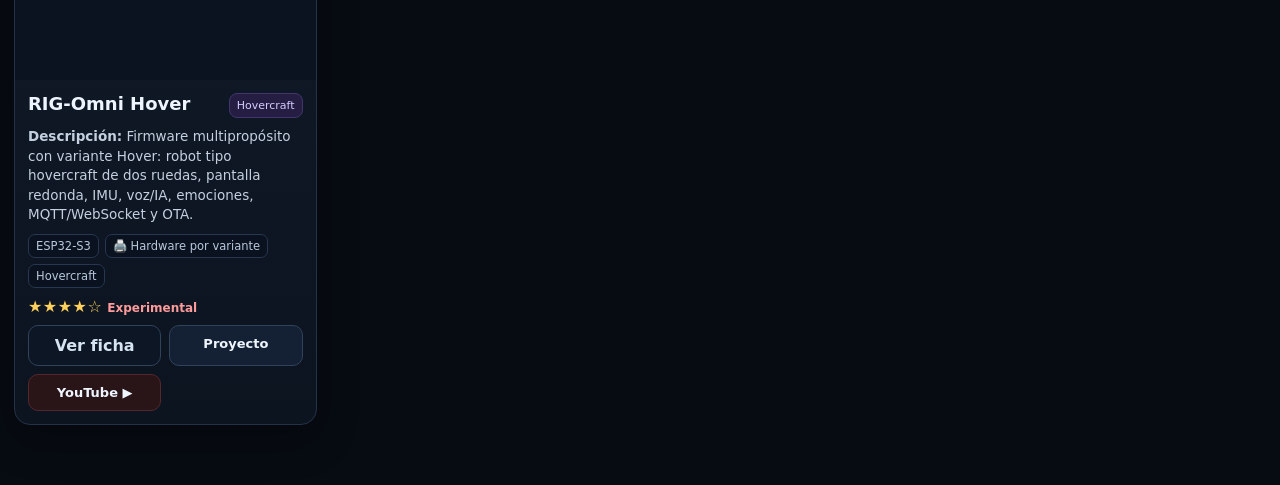
==== commit adc09e84: "Add quick project list and richer project details" ====
--- a/index.html
+++ b/index.html
@@ -9,8 +9,20 @@
 <link rel="stylesheet" href="styles.css">
 </head>
 <body>
-<header class="top"><div class="bar"><div class="brand">Maker <span>Projects</span></div><div class="search"><input id="q" type="search" placeholder="Buscar proyecto, ESP32, LoRa, robot…" autocomplete="off"></div><button id="favOnly" class="iconbtn" title="Solo favoritos">★</button><button id="toggleFilters" class="iconbtn" title="Filtros">☰</button></div></header>
-<section class="hero"><h1>Directorio Maker</h1><p>Proyectos open-source seleccionados para construir de verdad: ESP32, Raspberry Pi, impresión 3D, robots, arte cinético, vuelo, agua, herramientas, displays y más.</p><div class="stats"><span class="stat" id="totalStat"></span><span class="stat" id="shownStat"></span><span class="stat">★ favoritos guardados en este dispositivo</span></div></section>
+<header class="top"><div class="bar">
+<div class="brand">Maker <span>Projects</span></div>
+<div class="search"><input id="q" type="search" placeholder="Buscar proyecto, ESP32, LoRa, robot…" autocomplete="off"></div>
+<button id="quickBtn" class="quickbtn" title="Lista rápida">☷ <span>Lista rápida</span></button>
+<button id="favOnly" class="iconbtn" title="Solo favoritos">★</button>
+<button id="toggleFilters" class="iconbtn" title="Filtros">☰</button>
+</div></header>
+
+<section class="hero">
+<h1>Directorio Maker</h1>
+<p>Proyectos open-source seleccionados para construir de verdad: ESP32, Raspberry Pi, impresión 3D, robots, arte cinético, vuelo, agua, herramientas, displays y más.</p>
+<div class="stats"><span class="stat" id="totalStat"></span><span class="stat" id="shownStat"></span><span class="stat">★ favoritos guardados en este dispositivo</span></div>
+</section>
+
 <section id="filters" class="filters">
 <div><select id="cat"><option value="">Todas las categorías</option></select></div>
 <div><select id="platform"><option value="">Todas las plataformas</option></select></div>
@@ -18,10 +30,39 @@
 <div><select id="print"><option value="">Cualquier 3D/CAD</option><option value="yes">Con 3D/CAD</option></select></div>
 <div><select id="status"><option value="">Cualquier estado</option><option>Muy reproducible</option><option>Reproducible</option><option>Experimental</option></select></div>
 </section>
+
 <div class="chips" id="chips"></div>
 <main class="main"><div id="grid" class="grid"></div><div id="empty" class="empty">No hay proyectos con esos filtros.</div></main>
 <button class="fab" id="topBtn" type="button">↑ Arriba</button>
-<div class="overlay" id="overlay" role="dialog" aria-modal="true"><article class="modal"><div class="modalhero"><img id="mImg" alt=""><button class="close" id="closeModal" aria-label="Cerrar">×</button></div><div class="modalbody"><h2 id="mTitle"></h2><p id="mDesc"></p><div class="modalgrid"><div class="info"><small>Plataforma</small><strong id="mPlatform"></strong></div><div class="info"><small>Impresión/CAD</small><strong id="mPrint"></strong></div><div class="info"><small>Documentación</small><strong id="mDocs"></strong></div><div class="info"><small>Estado</small><strong id="mStatus"></strong></div></div><div class="modalactions"><a id="mProject" target="_blank" rel="noopener">Proyecto / documentación</a><a id="mVideo" target="_blank" rel="noopener">YouTube ▶</a></div></div></article></div>
+
+<div class="overlay" id="overlay" role="dialog" aria-modal="true" aria-label="Ficha del proyecto">
+<article class="modal">
+<div class="modalhero"><img id="mImg" alt=""><button class="close" id="closeModal" aria-label="Cerrar">×</button></div>
+<div class="modalbody">
+<h2 id="mTitle"></h2>
+<p class="modallead" id="mDesc"></p>
+<div class="modalgrid">
+<div class="info"><small>Plataforma</small><strong id="mPlatform"></strong></div>
+<div class="info"><small>Impresión/CAD</small><strong id="mPrint"></strong></div>
+<div class="info"><small>Documentación</small><strong id="mDocs"></strong></div>
+<div class="info"><small>Estado</small><strong id="mStatus"></strong></div>
+</div>
+<div class="modalactions"><a id="mProject" target="_blank" rel="noopener">Proyecto / documentación</a><a id="mVideo" target="_blank" rel="noopener">YouTube ▶</a></div>
+</div>
+</article>
+</div>
+
+<div class="overlay" id="quickOverlay" role="dialog" aria-modal="true" aria-label="Lista rápida de proyectos">
+<section class="quickmodal">
+<div class="quickhead">
+<div><h2>Lista rápida</h2><p id="quickCount"></p></div>
+<button class="quickclose" id="closeQuick" aria-label="Cerrar lista rápida">×</button>
+</div>
+<div class="quickhint">Nombre + descripción de una frase. Toca cualquier proyecto para abrir su ficha con foto y descripción ampliada.</div>
+<div id="quickList" class="quicklist"></div>
+</section>
+</div>
+
 <script src="projects-1.js"></script>
 <script src="projects-2.js"></script>
 <script src="projects-3.js"></script>
--- a/styles.css
+++ b/styles.css
@@ -0,0 +1,16 @@
+:root{--bg:#070b12;--panel:#0e1624;--panel2:#121d2e;--line:#243247;--text:#eef5ff;--muted:#9db0c6;--accent:#72d2ff;--accent2:#a78bfa;--good:#79e3a2;--warn:#ffd66b;--bad:#ff9b9b;--shadow:0 14px 40px rgba(0,0,0,.25)}
+*{box-sizing:border-box}html{scroll-behavior:smooth}body{margin:0;background:radial-gradient(circle at 20% -20%,#172540 0,transparent 38%),var(--bg);color:var(--text);font-family:Inter,ui-sans-serif,system-ui,-apple-system,Segoe UI,Roboto,sans-serif}
+a{color:inherit}button,input,select{font:inherit}button{cursor:pointer}
+.top{position:sticky;top:0;z-index:50;background:rgba(7,11,18,.88);backdrop-filter:blur(14px);border-bottom:1px solid var(--line)}
+.bar{max-width:1500px;margin:auto;padding:10px 14px;display:flex;align-items:center;gap:10px}.brand{font-weight:900;letter-spacing:.2px;white-space:nowrap}.brand span{color:var(--accent)}
+.search{flex:1;min-width:0}.search input{width:100%;border:1px solid #31425c;background:#0b1320;color:var(--text);border-radius:12px;padding:11px 13px;outline:none}.search input:focus{border-color:var(--accent)}
+.iconbtn{border:1px solid #31425c;background:#101a2a;color:var(--text);border-radius:12px;min-width:44px;height:44px;padding:0 12px}
+.hero{max-width:1500px;margin:auto;padding:18px 14px 8px}.hero h1{font-size:clamp(24px,4vw,42px);margin:0 0 8px}.hero p{color:var(--muted);max-width:900px;line-height:1.5;margin:0}.stats{display:flex;gap:8px;flex-wrap:wrap;margin-top:13px}.stat{border:1px solid var(--line);background:rgba(14,22,36,.8);padding:7px 10px;border-radius:999px;color:#c8d5e6;font-size:13px}
+.filters{max-width:1500px;margin:0 auto;padding:10px 14px 6px;display:grid;grid-template-columns:1.4fr repeat(4,minmax(140px,1fr));gap:9px}.filters select,.filters input{width:100%;border:1px solid #31425c;background:#0d1624;color:var(--text);border-radius:11px;padding:11px}
+.chips{max-width:1500px;margin:auto;padding:7px 14px 2px;display:flex;gap:8px;overflow:auto;scrollbar-width:none}.chips::-webkit-scrollbar{display:none}.chip{flex:0 0 auto;border:1px solid var(--line);background:#0e1725;color:#c5d2e3;border-radius:999px;padding:8px 11px}.chip.active{background:#173048;border-color:#3a78a0;color:white}
+.main{max-width:1500px;margin:auto;padding:14px 14px 60px}.grid{display:grid;grid-template-columns:repeat(auto-fill,minmax(270px,1fr));gap:14px}.card{background:linear-gradient(180deg,#101927,#0c1420);border:1px solid var(--line);border-radius:16px;overflow:hidden;display:flex;flex-direction:column;min-width:0;box-shadow:var(--shadow)}.thumb{position:relative;aspect-ratio:16/9;background:#0b1220;overflow:hidden}.thumb img{width:100%;height:100%;object-fit:cover;display:block}.fav{position:absolute;right:9px;top:9px;width:42px;height:42px;border-radius:50%;border:1px solid rgba(255,255,255,.18);background:rgba(7,11,18,.72);color:#fff;font-size:21px}.fav.on{color:#ffd45c}.body{padding:13px;display:flex;flex-direction:column;gap:9px;flex:1}.titleline{display:flex;gap:9px;justify-content:space-between;align-items:flex-start}.titleline h2{margin:0;font-size:18px;line-height:1.2}.cat{font-size:11px;padding:5px 7px;border-radius:8px;background:#251e42;color:#d8cbff;border:1px solid #42356c;white-space:nowrap}.desc{color:#c4d0df;font-size:13.5px;line-height:1.45}.tags{display:flex;flex-wrap:wrap;gap:6px}.tag{font-size:11.5px;border:1px solid #26374f;background:#0a1220;color:#b9c8da;border-radius:7px;padding:4px 7px}.rating{color:#ffd15c;letter-spacing:.5px}.status{font-size:12px;font-weight:750}.good{color:var(--good)}.mid{color:var(--warn)}.exp{color:var(--bad)}.actions{display:grid;grid-template-columns:1fr 1fr;gap:8px;margin-top:auto}.btn{text-decoration:none;text-align:center;border:1px solid #31425c;background:#142034;padding:10px 8px;border-radius:10px;font-weight:700;font-size:13px}.btn.yt{background:#291517;border-color:#54272c}.more{border:1px solid #31425c;background:#0c1625;color:#d6e4f2;border-radius:10px;padding:10px;font-weight:700}
+.empty{display:none;text-align:center;color:var(--muted);padding:55px 10px}
+.overlay{position:fixed;inset:0;background:rgba(0,0,0,.68);display:none;z-index:100;padding:18px;overflow:auto}.overlay.open{display:block}.modal{max-width:820px;margin:4vh auto;background:#0d1624;border:1px solid #30415b;border-radius:18px;overflow:hidden;box-shadow:0 25px 80px rgba(0,0,0,.5)}.modalhero{aspect-ratio:16/7;background:#080e18;position:relative}.modalhero img{width:100%;height:100%;object-fit:cover}.close{position:absolute;right:12px;top:12px;border:1px solid #42516a;background:rgba(5,10,17,.82);color:white;border-radius:50%;width:44px;height:44px;font-size:21px}.modalbody{padding:18px}.modalbody h2{margin:0 0 8px;font-size:28px}.modalbody p{color:#c8d3df;line-height:1.55}.modalgrid{display:grid;grid-template-columns:repeat(2,1fr);gap:9px;margin:15px 0}.info{border:1px solid var(--line);background:#0a1220;border-radius:11px;padding:10px}.info small{display:block;color:var(--muted);margin-bottom:4px}.modalactions{display:flex;gap:9px;flex-wrap:wrap}.modalactions a{text-decoration:none;border:1px solid #334864;background:#14233a;border-radius:11px;padding:11px 14px;font-weight:800}
+.fab{position:fixed;right:16px;bottom:18px;z-index:40;border:1px solid #36506d;background:#13243a;color:white;border-radius:999px;padding:12px 15px;font-weight:800;box-shadow:var(--shadow)}
+@media(max-width:850px){.hero{display:none}.filters{grid-template-columns:1fr 1fr}.filters.collapsed{display:none}.brand{font-size:14px}.grid{grid-template-columns:repeat(2,minmax(0,1fr));gap:9px}.card{border-radius:13px}.body{padding:10px;gap:7px}.titleline h2{font-size:15px}.cat{display:none}.desc{font-size:12px;display:-webkit-box;-webkit-line-clamp:3;-webkit-box-orient:vertical;overflow:hidden}.actions{grid-template-columns:1fr}.btn.yt{display:none}.thumb{aspect-ratio:4/3}}
+@media(max-width:520px){.bar{padding:8px}.brand{display:none}.filters{grid-template-columns:1fr 1fr;padding:8px}.filters>div:first-child{grid-column:1/-1}.grid{grid-template-columns:1fr 1fr}.tag:nth-child(n+3){display:none}.rating{font-size:12px}.status{display:block;margin-top:3px}.more{padding:9px 6px;font-size:12px}.btn{font-size:12px;padding:9px 5px}.modalgrid{grid-template-columns:1fr}}
